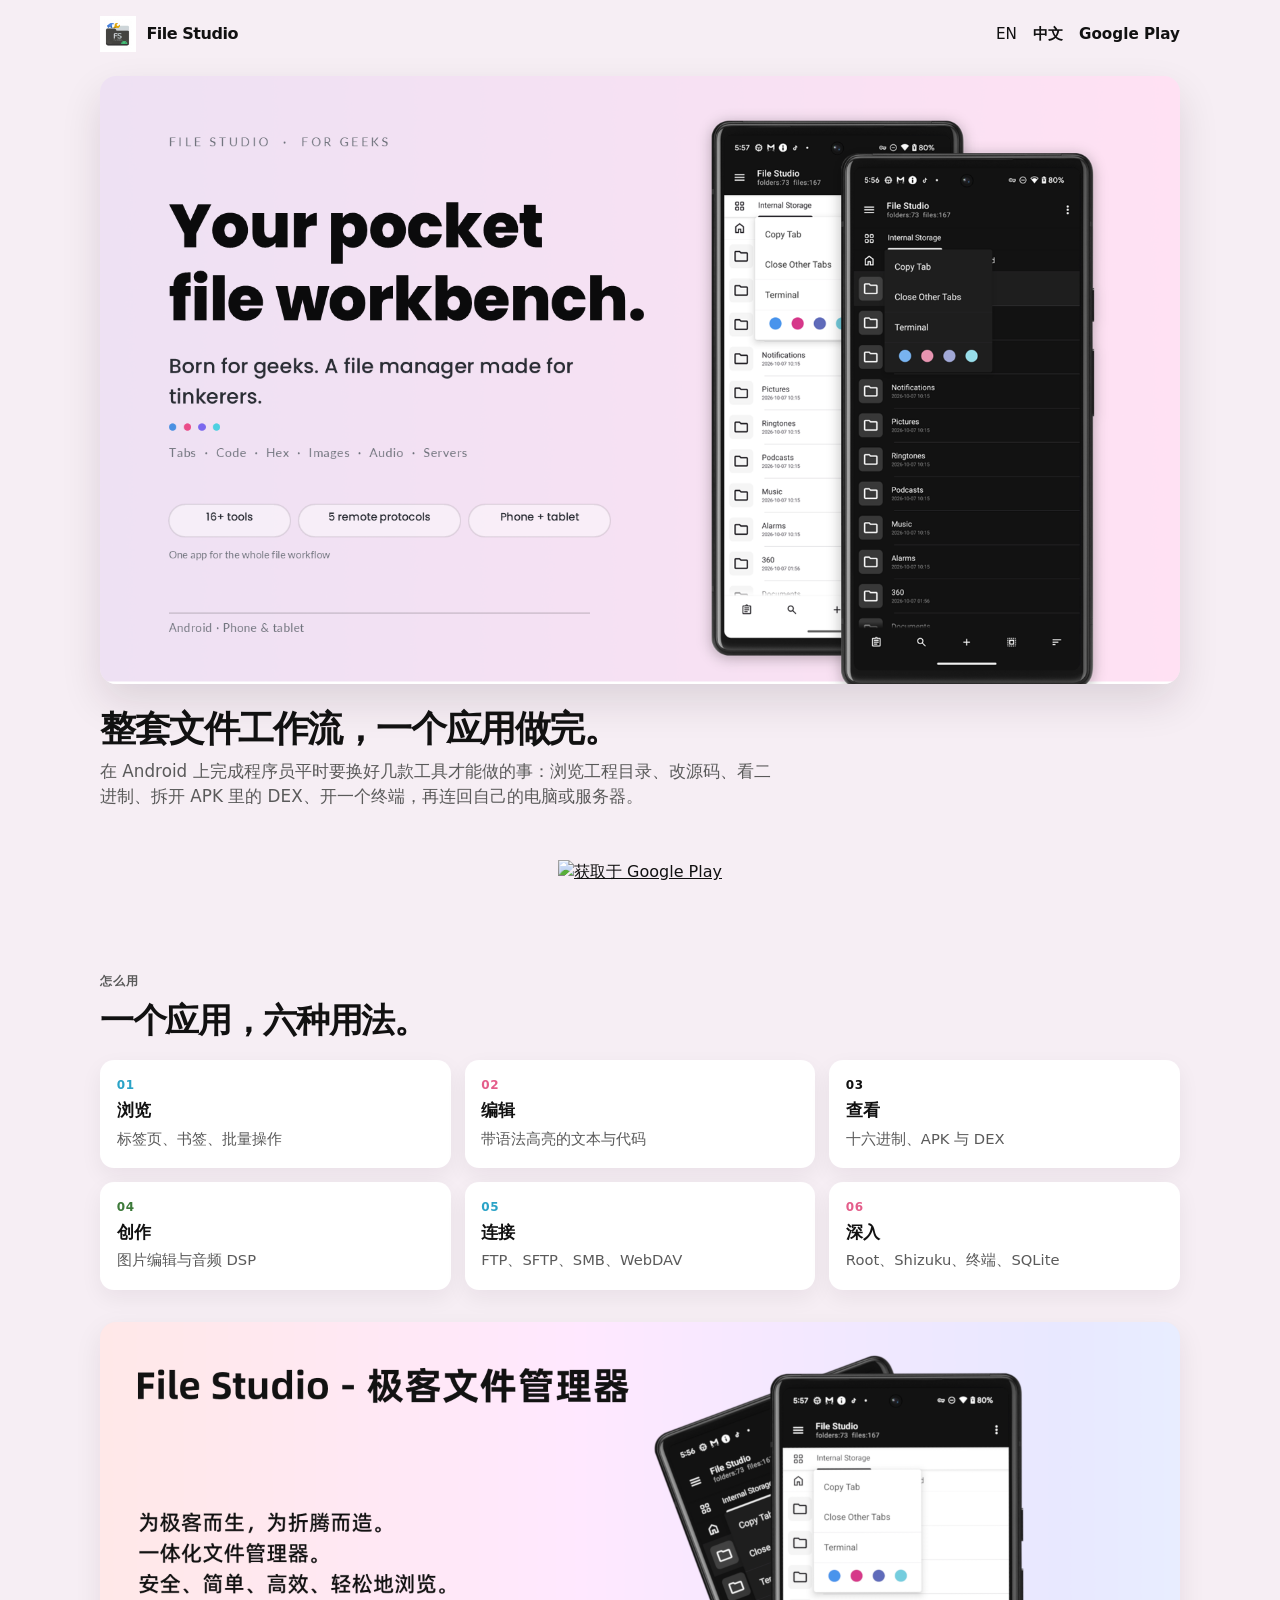
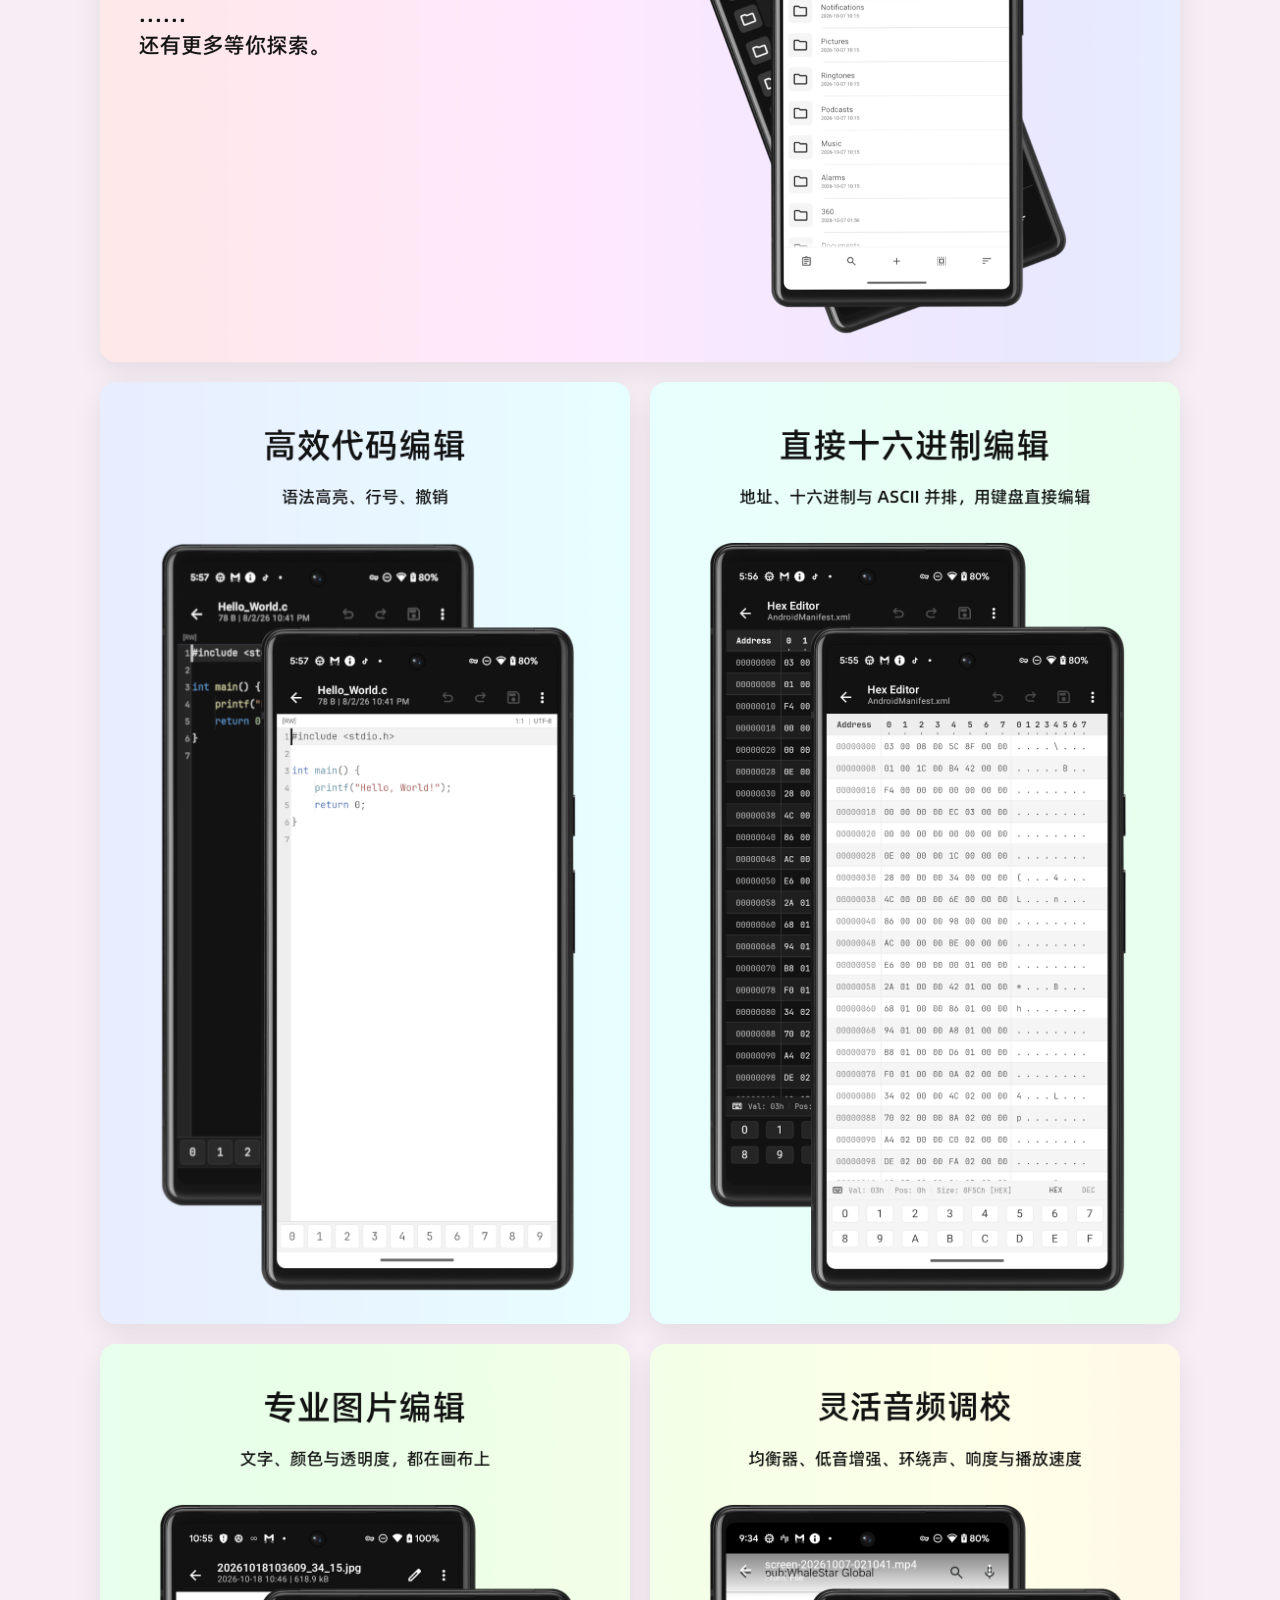
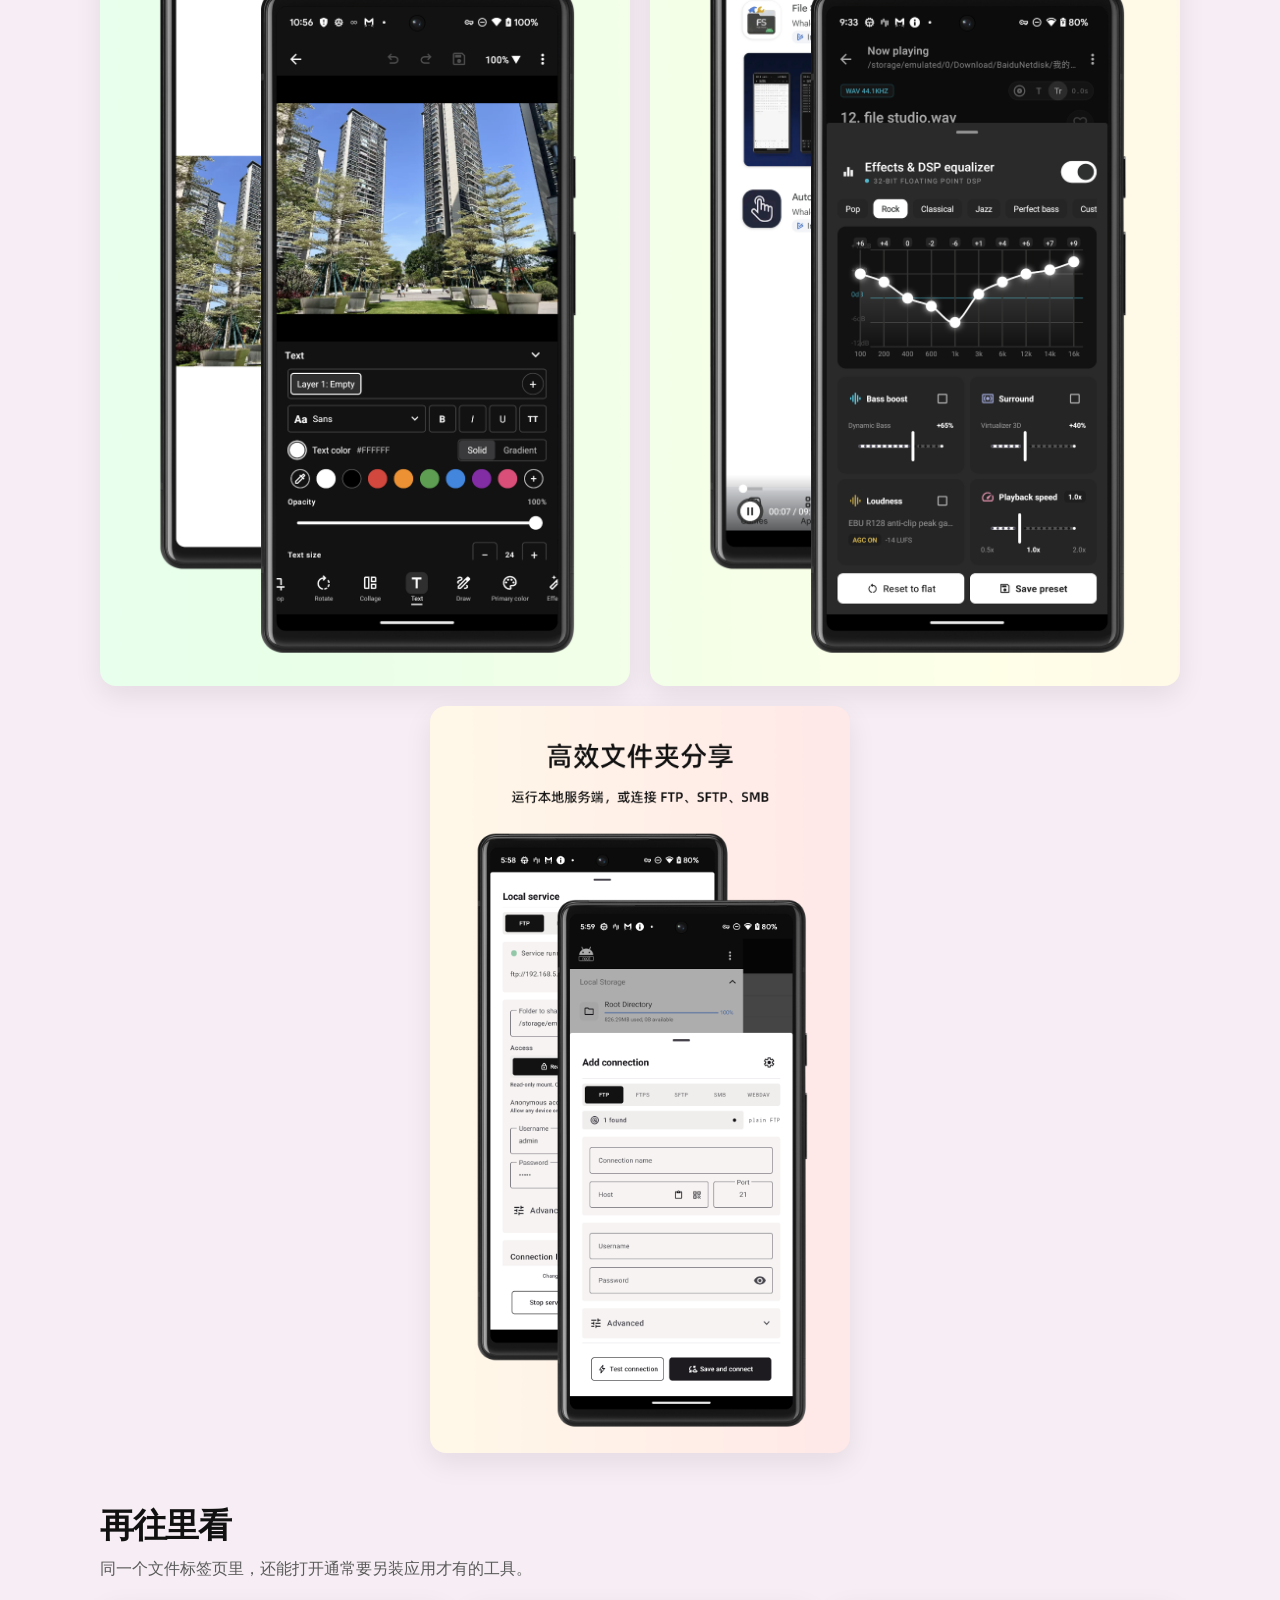
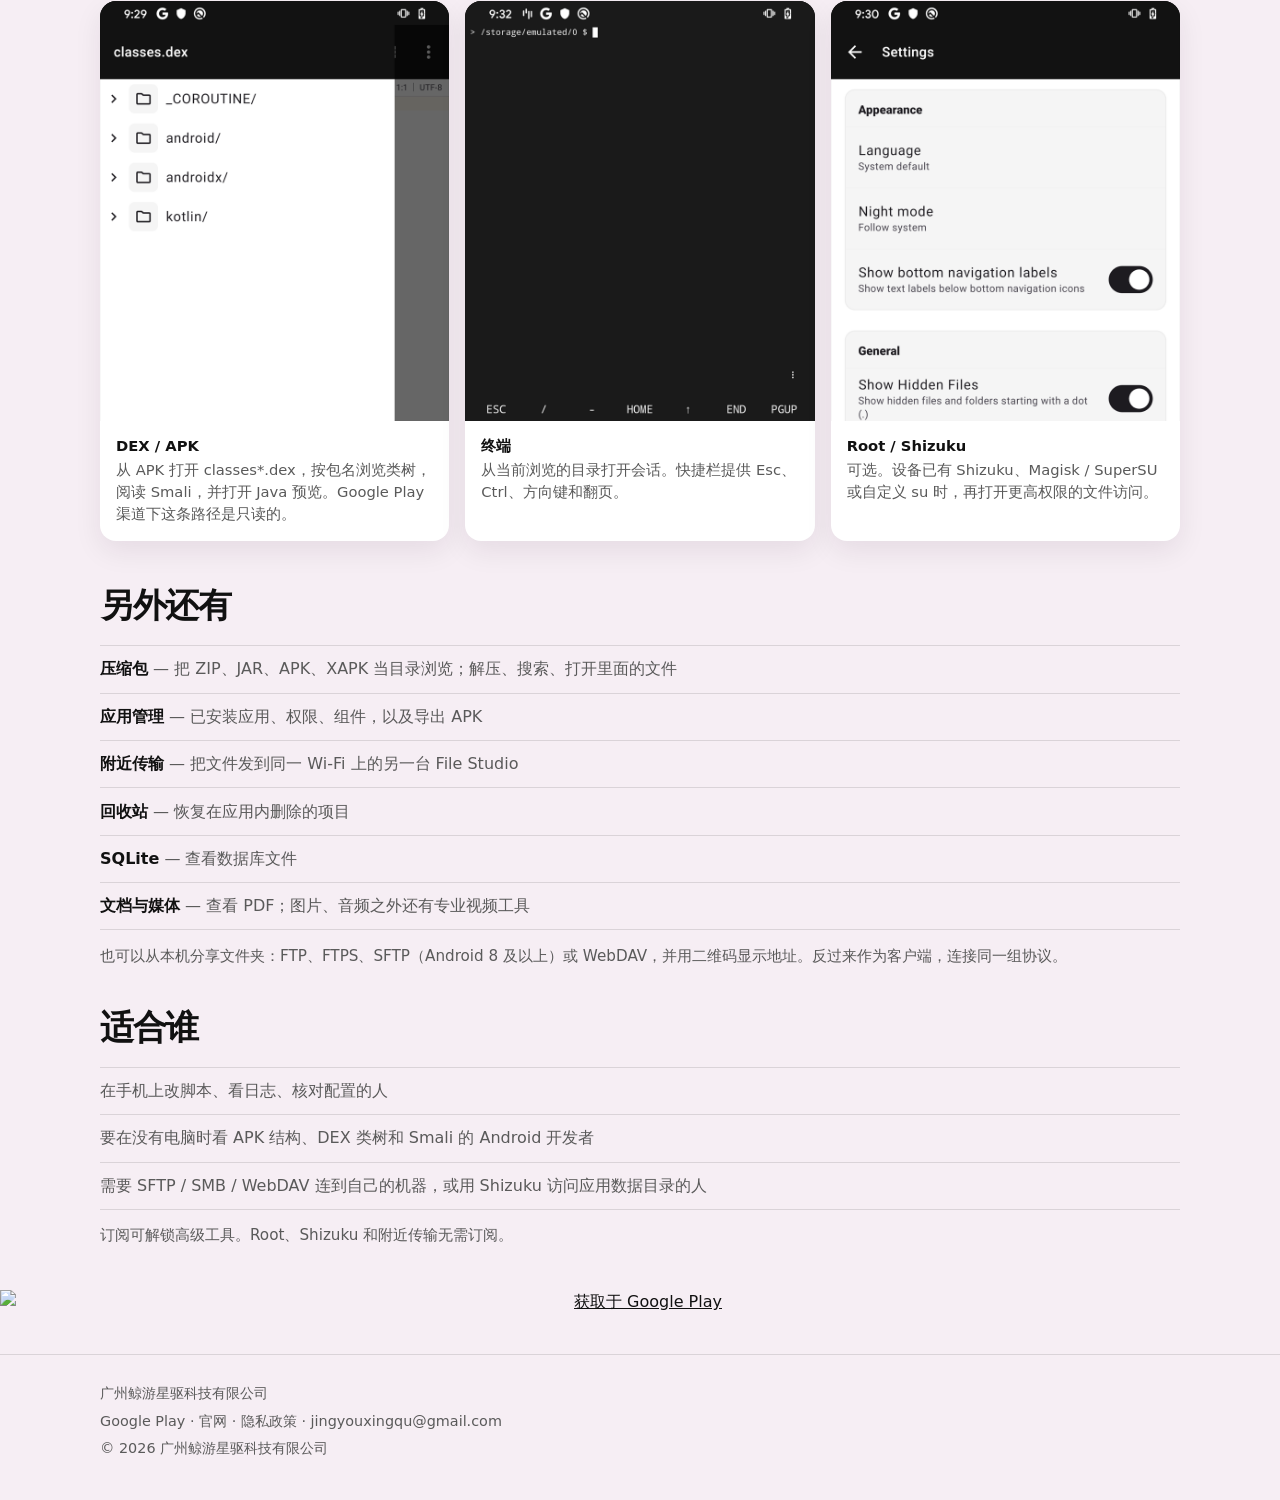
==== docs/zh-cn/index.html @ 3aeeb848 "发布 File Studio 产品介绍页 将 README 画廊、中英 GitHub Pages 与商店截图推到公开仓库，下载入口指向 Google Play。  Co-authored-by: Cu" ====
<!DOCTYPE html>
<html lang="zh-CN">
  <head>
    <meta charset="utf-8" />
    <meta name="viewport" content="width=device-width, initial-scale=1" />
    <title>File Studio — 极客文件管理器</title>
    <meta
      name="description"
      content="为极客而生。在 Android 上浏览工程、改源码、看二进制、查看 APK / DEX、开终端，再连回电脑或服务器。"
    />
    <meta property="og:title" content="File Studio — 极客文件管理器" />
    <meta
      property="og:description"
      content="为极客而生。为喜欢折腾的用户打造的文件管理器。"
    />
    <meta property="og:image" content="../images/zh-cn/phone-01.png" />
    <link rel="icon" href="../images/icon.png" />
    <link rel="stylesheet" href="../styles.css" />
  </head>
  <body>
    <header class="wrap site-header">
      <a class="brand" href="./">
        <img src="../images/icon.png" alt="" width="36" height="36" />
        File Studio
      </a>
      <nav class="nav">
        <a href="../">EN</a>
        <a href="./" aria-current="page">中文</a>
        <a
          class="play-text"
          href="https://play.google.com/store/apps/details?id=com.happy.explorer"
          >Google Play</a
        >
      </nav>
    </header>

    <main>
      <section class="wrap hero">
        <img
          class="hero-slide"
          src="../images/hero-slide.png"
          alt="File Studio — 口袋里的文件工作台"
        />
      </section>

      <section class="wrap intro">
        <h1>整套文件工作流，一个应用做完。</h1>
        <p>
          在 Android 上完成程序员平时要换好几款工具才能做的事：浏览工程目录、改源码、看二进制、拆开 APK 里的 DEX、开一个终端，再连回自己的电脑或服务器。
        </p>
      </section>

      <p class="play-row">
        <a href="https://play.google.com/store/apps/details?id=com.happy.explorer">
          <img
            alt="获取于 Google Play"
            src="https://play.google.com/intl/zh-cn/badges/static/images/badges/zh-cn_badge_web_generic.png"
          />
        </a>
      </p>

      <section class="wrap ways">
        <p class="ways-kicker">怎么用</p>
        <h2>一个应用，六种用法。</h2>
        <div class="ways-grid">
          <div class="way">
            <span class="num">01</span>
            <strong>浏览</strong>
            <span>标签页、书签、批量操作</span>
          </div>
          <div class="way">
            <span class="num">02</span>
            <strong>编辑</strong>
            <span>带语法高亮的文本与代码</span>
          </div>
          <div class="way">
            <span class="num">03</span>
            <strong>查看</strong>
            <span>十六进制、APK 与 DEX</span>
          </div>
          <div class="way">
            <span class="num">04</span>
            <strong>创作</strong>
            <span>图片编辑与音频 DSP</span>
          </div>
          <div class="way">
            <span class="num">05</span>
            <strong>连接</strong>
            <span>FTP、SFTP、SMB、WebDAV</span>
          </div>
          <div class="way">
            <span class="num">06</span>
            <strong>深入</strong>
            <span>Root、Shizuku、终端、SQLite</span>
          </div>
        </div>
      </section>

      <section class="wrap gallery" aria-label="截图">
        <img
          class="shot"
          src="../images/zh-cn/phone-01.png"
          alt="高效文件浏览 — 复制标签页、关闭其他标签页、打开终端"
        />
        <div class="pair">
          <img
            class="shot"
            src="../images/zh-cn/phone-02.png"
            alt="高效代码编辑 — 语法高亮、行号、撤销"
          />
          <img
            class="shot"
            src="../images/zh-cn/phone-03.png"
            alt="高性能十六进制编辑 — 地址、十六进制与 ASCII 并排"
          />
        </div>
        <div class="pair">
          <img
            class="shot"
            src="../images/zh-cn/phone-04.png"
            alt="专业图片编辑 — 文字、颜色与透明度都在画布上"
          />
          <img
            class="shot"
            src="../images/zh-cn/phone-05.png"
            alt="高性能音频调校 — 均衡器、低音增强、环绕声、响度与播放速度"
          />
        </div>
        <img
          class="shot portrait"
          src="../images/zh-cn/phone-06.png"
          alt="高效文件夹分享 — 运行本地服务端，或连接 FTP、SFTP、SMB"
        />
      </section>

      <section class="wrap deeper">
        <h2>再往里看</h2>
        <p class="lead">同一个文件标签页里，还能打开通常要另装应用才有的工具。</p>
        <div class="deeper-grid">
          <figure>
            <img src="../images/dex.png" alt="DEX 类树" />
            <figcaption>
              <strong>DEX / APK</strong>
              <span>从 APK 打开 classes*.dex，按包名浏览类树，阅读 Smali，并打开 Java 预览。Google Play 渠道下这条路径是只读的。</span>
            </figcaption>
          </figure>
          <figure>
            <img src="../images/terminal.png" alt="内置终端会话" />
            <figcaption>
              <strong>终端</strong>
              <span>从当前浏览的目录打开会话。快捷栏提供 Esc、Ctrl、方向键和翻页。</span>
            </figcaption>
          </figure>
          <figure>
            <img src="../images/root.png" alt="Shizuku 与 Root 设置" />
            <figcaption>
              <strong>Root / Shizuku</strong>
              <span>可选。设备已有 Shizuku、Magisk / SuperSU 或自定义 su 时，再打开更高权限的文件访问。</span>
            </figcaption>
          </figure>
        </div>
      </section>

      <section class="wrap also">
        <h2>另外还有</h2>
        <ul>
          <li><strong>压缩包</strong> — 把 ZIP、JAR、APK、XAPK 当目录浏览；解压、搜索、打开里面的文件</li>
          <li><strong>应用管理</strong> — 已安装应用、权限、组件，以及导出 APK</li>
          <li><strong>附近传输</strong> — 把文件发到同一 Wi-Fi 上的另一台 File Studio</li>
          <li><strong>回收站</strong> — 恢复在应用内删除的项目</li>
          <li><strong>SQLite</strong> — 查看数据库文件</li>
          <li><strong>文档与媒体</strong> — 查看 PDF；图片、音频之外还有专业视频工具</li>
        </ul>
        <p class="note">
          也可以从本机分享文件夹：FTP、FTPS、SFTP（Android 8 及以上）或 WebDAV，并用二维码显示地址。反过来作为客户端，连接同一组协议。
        </p>
      </section>

      <section class="wrap who">
        <h2>适合谁</h2>
        <ul>
          <li>在手机上改脚本、看日志、核对配置的人</li>
          <li>要在没有电脑时看 APK 结构、DEX 类树和 Smali 的 Android 开发者</li>
          <li>需要 SFTP / SMB / WebDAV 连到自己的机器，或用 Shizuku 访问应用数据目录的人</li>
        </ul>
        <p class="note">
          订阅可解锁高级工具。Root、Shizuku 和附近传输无需订阅。
        </p>
      </section>

      <section class="cta">
        <a href="https://play.google.com/store/apps/details?id=com.happy.explorer">
          <img
            alt="获取于 Google Play"
            src="https://play.google.com/intl/zh-cn/badges/static/images/badges/zh-cn_badge_web_generic.png"
            height="80"
          />
        </a>
      </section>
    </main>

    <footer class="site-footer">
      <div class="wrap">
        <p>广州鲸游星驱科技有限公司</p>
        <p>
          <a href="https://play.google.com/store/apps/details?id=com.happy.explorer">Google Play</a>
          · <a href="https://fs.xingqux.com/zh-cn/">官网</a>
          · <a href="https://fs.xingqux.com/zh-cn/legal/privacy/">隐私政策</a>
          · <a href="mailto:jingyouxingqu@gmail.com">jingyouxingqu@gmail.com</a>
        </p>
        <p>© 2026 广州鲸游星驱科技有限公司</p>
      </div>
    </footer>
  </body>
</html>
---- docs/styles.css ----
:root {
  --bg: #f6eef4;
  --bg-alt: #f3f5ee;
  --ink: #111111;
  --muted: #5a5a5a;
  --line: rgba(17, 17, 17, 0.12);
  --card: #ffffff;
  --max: 1080px;
  --font: "Segoe UI", system-ui, -apple-system, "PingFang SC", "Noto Sans SC",
    "Hiragino Sans GB", sans-serif;
}

* { box-sizing: border-box; }

html, body {
  margin: 0;
  padding: 0;
  background: var(--bg);
  color: var(--ink);
  font-family: var(--font);
  line-height: 1.5;
}

img { max-width: 100%; height: auto; display: block; }

a { color: inherit; }

.wrap {
  width: min(100% - 2rem, var(--max));
  margin-inline: auto;
}

.site-header {
  display: flex;
  align-items: center;
  justify-content: space-between;
  gap: 1rem;
  padding: 1rem 0;
}

.brand {
  display: flex;
  align-items: center;
  gap: 0.65rem;
  text-decoration: none;
  font-weight: 700;
  letter-spacing: -0.03em;
}

.brand img {
  width: 36px;
  height: 36px;
}

.nav {
  display: flex;
  align-items: center;
  gap: 1rem;
  font-size: 0.95rem;
}

.nav a { text-decoration: none; }

.nav a[aria-current="page"] { font-weight: 700; }

.nav .play-text {
  font-weight: 700;
}

.hero {
  padding: 0.5rem 0 1.5rem;
}

.intro {
  padding: 0 0 1.75rem;
}

.intro h1 {
  margin: 0 0 0.65rem;
  font-size: clamp(1.7rem, 3.2vw, 2.25rem);
  letter-spacing: -0.04em;
  line-height: 1.15;
}

.intro p {
  margin: 0;
  max-width: 42rem;
  color: var(--muted);
  font-size: 1.05rem;
}

.ways {
  padding: 0 0 2rem;
}

.ways h2,
.also h2,
.who h2 {
  margin: 0 0 0.85rem;
  font-size: clamp(1.6rem, 3vw, 2.1rem);
  letter-spacing: -0.04em;
}

.ways-kicker {
  margin: 0 0 0.35rem;
  font-size: 0.78rem;
  font-weight: 700;
  letter-spacing: 0.08em;
  text-transform: uppercase;
  color: var(--muted);
}

.ways-grid {
  display: grid;
  grid-template-columns: repeat(3, 1fr);
  gap: 0.85rem;
}

.way {
  background: var(--card);
  border-radius: 14px;
  padding: 1rem 1.05rem 1.1rem;
  box-shadow: 0 8px 22px rgba(40, 16, 32, 0.06);
}

.way .num {
  display: block;
  font-size: 0.75rem;
  font-weight: 700;
  letter-spacing: 0.04em;
  color: #2aa3c7;
  margin-bottom: 0.25rem;
}

.way:nth-child(2) .num { color: #e45d8a; }
.way:nth-child(3) .num { color: #111; }
.way:nth-child(4) .num { color: #3d7a3a; }
.way:nth-child(5) .num { color: #2aa3c7; }
.way:nth-child(6) .num { color: #e45d8a; }

.way strong {
  display: block;
  font-size: 1.05rem;
  margin-bottom: 0.2rem;
}

.way span {
  color: var(--muted);
  font-size: 0.92rem;
}

.also,
.who {
  padding: 0 0 2.2rem;
}

.also ul,
.who ul {
  margin: 0;
  padding: 0;
  list-style: none;
}

.also li,
.who li {
  padding: 0.7rem 0;
  border-top: 1px solid var(--line);
  color: var(--muted);
}

.also li:last-child,
.who li:last-child {
  border-bottom: 1px solid var(--line);
}

.also li strong,
.who li strong {
  color: var(--ink);
}

.note {
  margin: 0.9rem 0 0;
  color: var(--muted);
  font-size: 0.95rem;
}

.hero img.hero-slide {
  width: 100%;
  border-radius: 16px;
  box-shadow: 0 18px 40px rgba(40, 16, 32, 0.12);
}

.play-row {
  display: flex;
  justify-content: center;
  padding: 0.4rem 0 1.5rem;
}

.play-row img {
  height: 72px;
  width: auto;
}

.gallery {
  display: grid;
  gap: 1.25rem;
  padding-bottom: 2.5rem;
}

.gallery .shot {
  width: 100%;
  border-radius: 16px;
  background: var(--card);
  box-shadow: 0 10px 28px rgba(40, 16, 32, 0.08);
}

.gallery > .shot.portrait {
  max-width: 420px;
  margin-inline: auto;
}

.gallery .pair {
  display: grid;
  grid-template-columns: 1fr 1fr;
  gap: 1.25rem;
}

.gallery .pair .shot {
  margin-inline: auto;
}

.deeper {
  padding: 0.5rem 0 2.5rem;
}

.deeper h2 {
  margin: 0 0 0.35rem;
  font-size: clamp(1.6rem, 3vw, 2.1rem);
  letter-spacing: -0.04em;
}

.deeper .lead {
  margin: 0 0 1.25rem;
  color: var(--muted);
}

.deeper-grid {
  display: grid;
  grid-template-columns: repeat(3, 1fr);
  gap: 1rem;
}

figure {
  margin: 0;
  background: var(--card);
  border-radius: 16px;
  overflow: hidden;
  box-shadow: 0 10px 28px rgba(40, 16, 32, 0.08);
}

figure img {
  width: 100%;
  max-height: 420px;
  object-fit: cover;
  object-position: top;
  background: #111;
}

figcaption {
  padding: 0.85rem 1rem 1rem;
  font-size: 0.92rem;
}

figcaption strong {
  display: block;
  margin-bottom: 0.15rem;
}

figcaption span {
  color: var(--muted);
}

.cta {
  text-align: center;
  padding: 0.5rem 0 2.5rem;
}

.site-footer {
  border-top: 1px solid var(--line);
  padding: 1.4rem 0 2.2rem;
  color: var(--muted);
  font-size: 0.9rem;
}

.site-footer p { margin: 0.35rem 0; }

.site-footer a { text-decoration: none; }

.site-footer a:hover { text-decoration: underline; }

@media (max-width: 800px) {
  .gallery .pair,
  .ways-grid {
    grid-template-columns: 1fr;
  }
  .deeper-grid {
    grid-template-columns: 1fr;
    max-width: 360px;
    margin-inline: auto;
  }
  figure img { max-height: 520px; }
}
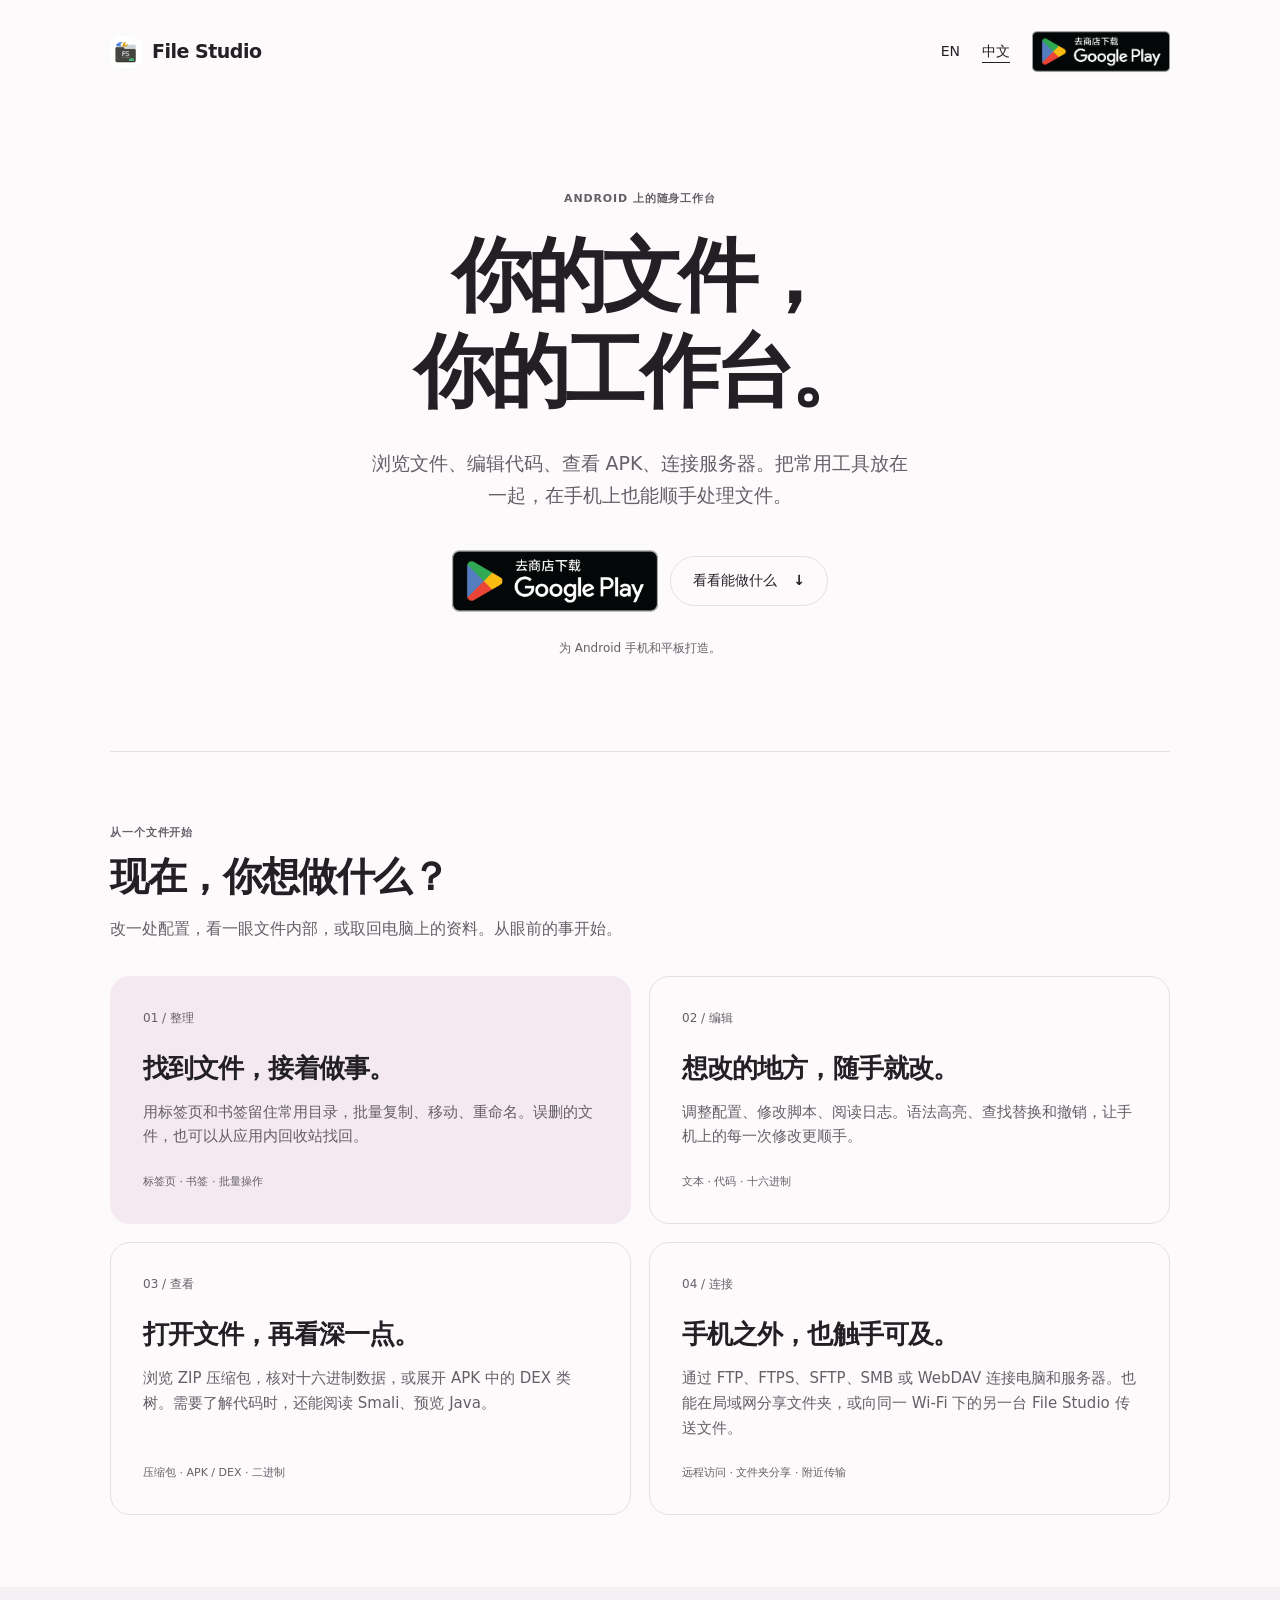
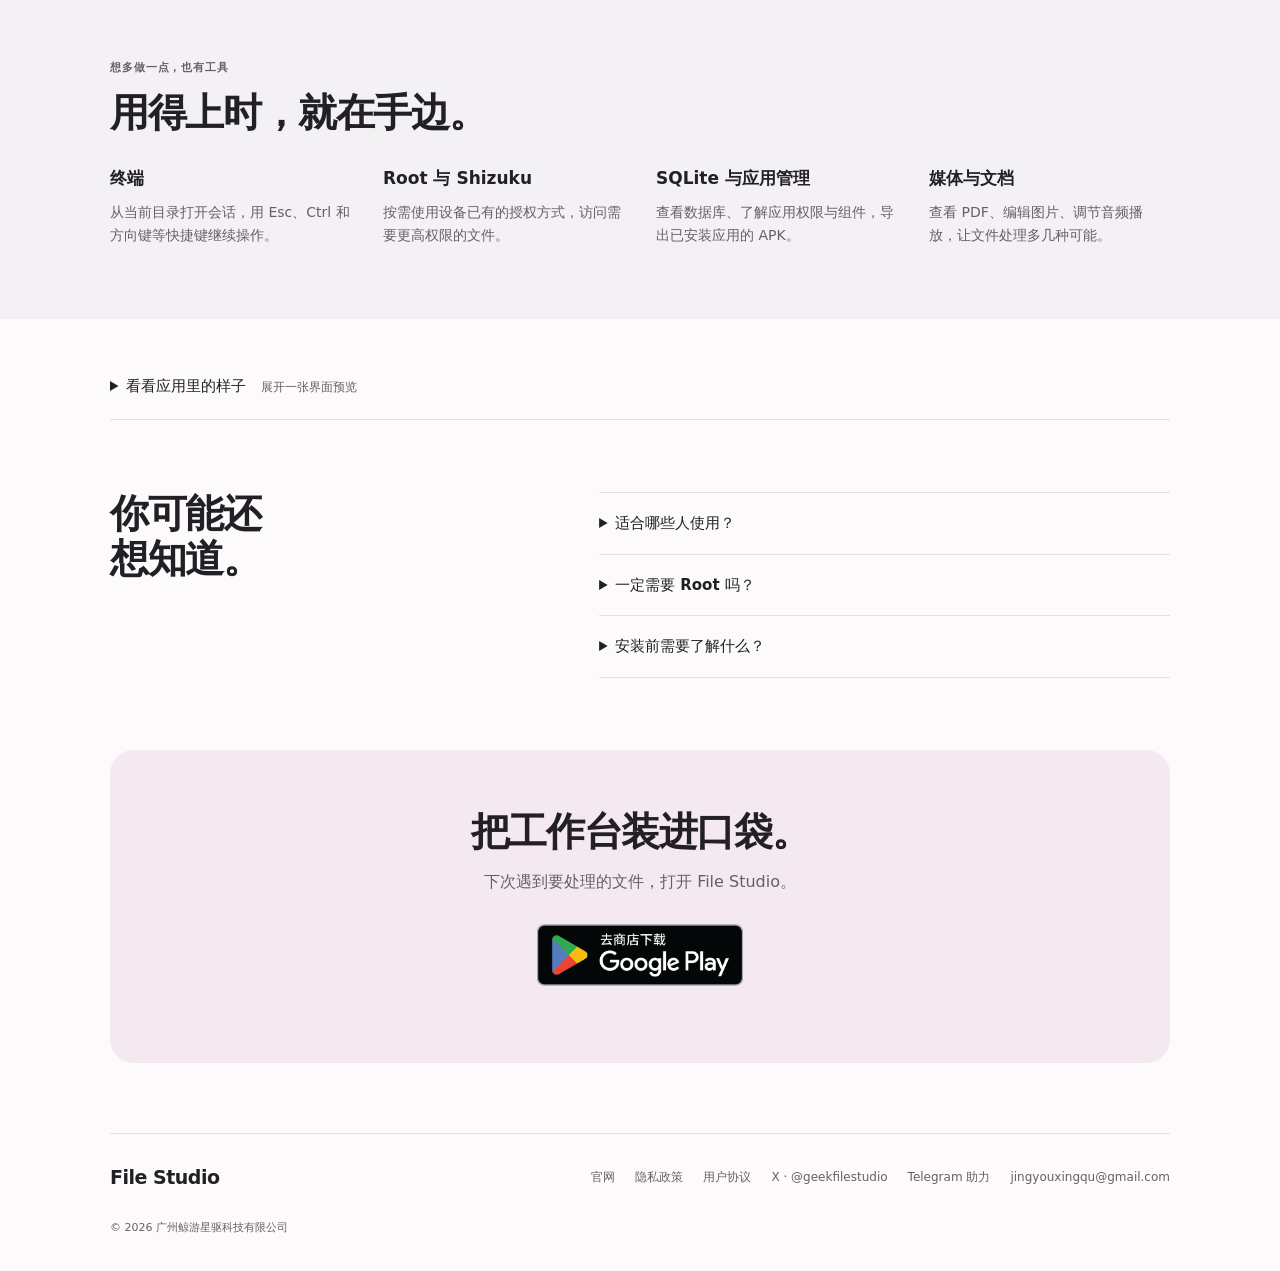
==== commit 32a2299b: "first commit" ====
--- a/docs/zh-cn/index.html
+++ b/docs/zh-cn/index.html
@@ -1,215 +1,56 @@
 <!DOCTYPE html>
 <html lang="zh-CN">
-  <head>
-    <meta charset="utf-8" />
-    <meta name="viewport" content="width=device-width, initial-scale=1" />
-    <title>File Studio — 极客文件管理器</title>
-    <meta
-      name="description"
-      content="为极客而生。在 Android 上浏览工程、改源码、看二进制、查看 APK / DEX、开终端，再连回电脑或服务器。"
-    />
-    <meta property="og:title" content="File Studio — 极客文件管理器" />
-    <meta
-      property="og:description"
-      content="为极客而生。为喜欢折腾的用户打造的文件管理器。"
-    />
-    <meta property="og:image" content="../images/zh-cn/phone-01.png" />
-    <link rel="icon" href="../images/icon.png" />
-    <link rel="stylesheet" href="../styles.css" />
-  </head>
-  <body>
-    <header class="wrap site-header">
-      <a class="brand" href="./">
-        <img src="../images/icon.png" alt="" width="36" height="36" />
-        File Studio
-      </a>
-      <nav class="nav">
-        <a href="../">EN</a>
-        <a href="./" aria-current="page">中文</a>
-        <a
-          class="play-text"
-          href="https://play.google.com/store/apps/details?id=com.happy.explorer"
-          >Google Play</a
-        >
-      </nav>
-    </header>
-
-    <main>
-      <section class="wrap hero">
-        <img
-          class="hero-slide"
-          src="../images/hero-slide.png"
-          alt="File Studio — 口袋里的文件工作台"
-        />
-      </section>
-
-      <section class="wrap intro">
-        <h1>整套文件工作流，一个应用做完。</h1>
-        <p>
-          在 Android 上完成程序员平时要换好几款工具才能做的事：浏览工程目录、改源码、看二进制、拆开 APK 里的 DEX、开一个终端，再连回自己的电脑或服务器。
-        </p>
-      </section>
-
-      <p class="play-row">
-        <a href="https://play.google.com/store/apps/details?id=com.happy.explorer">
-          <img
-            alt="获取于 Google Play"
-            src="https://play.google.com/intl/zh-cn/badges/static/images/badges/zh-cn_badge_web_generic.png"
-          />
-        </a>
-      </p>
-
-      <section class="wrap ways">
-        <p class="ways-kicker">怎么用</p>
-        <h2>一个应用，六种用法。</h2>
-        <div class="ways-grid">
-          <div class="way">
-            <span class="num">01</span>
-            <strong>浏览</strong>
-            <span>标签页、书签、批量操作</span>
-          </div>
-          <div class="way">
-            <span class="num">02</span>
-            <strong>编辑</strong>
-            <span>带语法高亮的文本与代码</span>
-          </div>
-          <div class="way">
-            <span class="num">03</span>
-            <strong>查看</strong>
-            <span>十六进制、APK 与 DEX</span>
-          </div>
-          <div class="way">
-            <span class="num">04</span>
-            <strong>创作</strong>
-            <span>图片编辑与音频 DSP</span>
-          </div>
-          <div class="way">
-            <span class="num">05</span>
-            <strong>连接</strong>
-            <span>FTP、SFTP、SMB、WebDAV</span>
-          </div>
-          <div class="way">
-            <span class="num">06</span>
-            <strong>深入</strong>
-            <span>Root、Shizuku、终端、SQLite</span>
-          </div>
-        </div>
-      </section>
-
-      <section class="wrap gallery" aria-label="截图">
-        <img
-          class="shot"
-          src="../images/zh-cn/phone-01.png"
-          alt="高效文件浏览 — 复制标签页、关闭其他标签页、打开终端"
-        />
-        <div class="pair">
-          <img
-            class="shot"
-            src="../images/zh-cn/phone-02.png"
-            alt="高效代码编辑 — 语法高亮、行号、撤销"
-          />
-          <img
-            class="shot"
-            src="../images/zh-cn/phone-03.png"
-            alt="高性能十六进制编辑 — 地址、十六进制与 ASCII 并排"
-          />
-        </div>
-        <div class="pair">
-          <img
-            class="shot"
-            src="../images/zh-cn/phone-04.png"
-            alt="专业图片编辑 — 文字、颜色与透明度都在画布上"
-          />
-          <img
-            class="shot"
-            src="../images/zh-cn/phone-05.png"
-            alt="高性能音频调校 — 均衡器、低音增强、环绕声、响度与播放速度"
-          />
-        </div>
-        <img
-          class="shot portrait"
-          src="../images/zh-cn/phone-06.png"
-          alt="高效文件夹分享 — 运行本地服务端，或连接 FTP、SFTP、SMB"
-        />
-      </section>
-
-      <section class="wrap deeper">
-        <h2>再往里看</h2>
-        <p class="lead">同一个文件标签页里，还能打开通常要另装应用才有的工具。</p>
-        <div class="deeper-grid">
-          <figure>
-            <img src="../images/dex.png" alt="DEX 类树" />
-            <figcaption>
-              <strong>DEX / APK</strong>
-              <span>从 APK 打开 classes*.dex，按包名浏览类树，阅读 Smali，并打开 Java 预览。Google Play 渠道下这条路径是只读的。</span>
-            </figcaption>
-          </figure>
-          <figure>
-            <img src="../images/terminal.png" alt="内置终端会话" />
-            <figcaption>
-              <strong>终端</strong>
-              <span>从当前浏览的目录打开会话。快捷栏提供 Esc、Ctrl、方向键和翻页。</span>
-            </figcaption>
-          </figure>
-          <figure>
-            <img src="../images/root.png" alt="Shizuku 与 Root 设置" />
-            <figcaption>
-              <strong>Root / Shizuku</strong>
-              <span>可选。设备已有 Shizuku、Magisk / SuperSU 或自定义 su 时，再打开更高权限的文件访问。</span>
-            </figcaption>
-          </figure>
-        </div>
-      </section>
-
-      <section class="wrap also">
-        <h2>另外还有</h2>
-        <ul>
-          <li><strong>压缩包</strong> — 把 ZIP、JAR、APK、XAPK 当目录浏览；解压、搜索、打开里面的文件</li>
-          <li><strong>应用管理</strong> — 已安装应用、权限、组件，以及导出 APK</li>
-          <li><strong>附近传输</strong> — 把文件发到同一 Wi-Fi 上的另一台 File Studio</li>
-          <li><strong>回收站</strong> — 恢复在应用内删除的项目</li>
-          <li><strong>SQLite</strong> — 查看数据库文件</li>
-          <li><strong>文档与媒体</strong> — 查看 PDF；图片、音频之外还有专业视频工具</li>
-        </ul>
-        <p class="note">
-          也可以从本机分享文件夹：FTP、FTPS、SFTP（Android 8 及以上）或 WebDAV，并用二维码显示地址。反过来作为客户端，连接同一组协议。
-        </p>
-      </section>
-
-      <section class="wrap who">
-        <h2>适合谁</h2>
-        <ul>
-          <li>在手机上改脚本、看日志、核对配置的人</li>
-          <li>要在没有电脑时看 APK 结构、DEX 类树和 Smali 的 Android 开发者</li>
-          <li>需要 SFTP / SMB / WebDAV 连到自己的机器，或用 Shizuku 访问应用数据目录的人</li>
-        </ul>
-        <p class="note">
-          订阅可解锁高级工具。Root、Shizuku 和附近传输无需订阅。
-        </p>
-      </section>
-
-      <section class="cta">
-        <a href="https://play.google.com/store/apps/details?id=com.happy.explorer">
-          <img
-            alt="获取于 Google Play"
-            src="https://play.google.com/intl/zh-cn/badges/static/images/badges/zh-cn_badge_web_generic.png"
-            height="80"
-          />
-        </a>
-      </section>
-    </main>
-
-    <footer class="site-footer">
-      <div class="wrap">
-        <p>广州鲸游星驱科技有限公司</p>
-        <p>
-          <a href="https://play.google.com/store/apps/details?id=com.happy.explorer">Google Play</a>
-          · <a href="https://fs.xingqux.com/zh-cn/">官网</a>
-          · <a href="https://fs.xingqux.com/zh-cn/legal/privacy/">隐私政策</a>
-          · <a href="mailto:jingyouxingqu@gmail.com">jingyouxingqu@gmail.com</a>
-        </p>
-        <p>© 2026 广州鲸游星驱科技有限公司</p>
-      </div>
-    </footer>
-  </body>
+<head>
+  <meta charset="utf-8" />
+  <meta name="viewport" content="width=device-width, initial-scale=1" />
+  <title>File Studio — 你的文件，你的工作台</title>
+  <meta name="description" content="Android 上的文件管理器与随身工作台。用 File Studio 整理文件、编辑代码、查看 APK，连接电脑和服务器。" />
+  <meta property="og:type" content="website" />
+  <meta property="og:title" content="File Studio — 你的文件，你的工作台" />
+  <meta property="og:description" content="Android 上的文件管理器与随身工作台。用 File Studio 整理文件、编辑代码、查看 APK，连接电脑和服务器。" />
+  <meta property="og:url" content="https://whalestarglobal.github.io/FileStudio/zh-cn/" />
+  <meta property="og:image" content="https://whalestarglobal.github.io/FileStudio/images/zh-cn/phone-01.png" />
+  <link rel="canonical" href="https://whalestarglobal.github.io/FileStudio/zh-cn/" />
+  <link rel="alternate" hreflang="en" href="https://whalestarglobal.github.io/FileStudio/" />
+  <link rel="alternate" hreflang="zh-CN" href="https://whalestarglobal.github.io/FileStudio/zh-cn/" />
+  <link rel="icon" href="../images/icon.png" />
+  <link rel="stylesheet" href="../styles.css" />
+</head>
+<body>
+  <a class="skip-link" href="#main">跳到正文</a>
+  <header class="wrap site-header">
+    <a class="brand" href="./"><img src="../images/icon.png" alt="" width="32" height="32" />File Studio</a>
+    <nav class="nav" aria-label="主导航"><a href="../" lang="en">EN</a><a href="./" lang="zh-CN" aria-current="page">中文</a><a class="store-link nav-get" href="https://play.google.com/store/apps/details?id=com.happy.explorer" aria-label="前往 Google Play 商店下载 File Studio" title="前往 Google Play 商店下载 File Studio"><img src="../images/badges/google-play-zh-cn.png" alt="去 Google Play 商店下载" width="646" height="250"></a></nav>
+  </header>
+  <main id="main">
+    <section class="wrap hero" aria-labelledby="hero-title">
+      <p class="eyebrow">ANDROID 上的随身工作台</p>
+      <h1 id="hero-title">你的文件，<br />你的工作台。</h1>
+      <p class="hero-intro">浏览文件、编辑代码、查看 APK、连接服务器。把常用工具放在一起，在手机上也能顺手处理文件。</p>
+      <div class="actions"><a class="store-link" href="https://play.google.com/store/apps/details?id=com.happy.explorer" aria-label="前往 Google Play 商店下载 File Studio" title="前往 Google Play 商店下载 File Studio"><img src="../images/badges/google-play-zh-cn.png" alt="去 Google Play 商店下载" width="646" height="250"></a><a class="button secondary" href="#possibilities">看看能做什么 <span aria-hidden="true">↓</span></a></div>
+      <p class="platform">为 Android 手机和平板打造。</p>
+    </section>
+    <section class="wrap possibilities section" id="possibilities" aria-labelledby="possibilities-title">
+      <div class="section-heading"><p class="eyebrow">从一个文件开始</p><h2 id="possibilities-title">现在，你想做什么？</h2><p>改一处配置，看一眼文件内部，或取回电脑上的资料。从眼前的事开始。</p></div>
+      <div class="feature-grid"><article class="feature"><p class="label">01 / 整理</p><h3>找到文件，接着做事。</h3><p>用标签页和书签留住常用目录，批量复制、移动、重命名。误删的文件，也可以从应用内回收站找回。</p><p class="feature-meta">标签页 · 书签 · 批量操作</p></article>
+<article class="feature"><p class="label">02 / 编辑</p><h3>想改的地方，随手就改。</h3><p>调整配置、修改脚本、阅读日志。语法高亮、查找替换和撤销，让手机上的每一次修改更顺手。</p><p class="feature-meta">文本 · 代码 · 十六进制</p></article>
+<article class="feature"><p class="label">03 / 查看</p><h3>打开文件，再看深一点。</h3><p>浏览 ZIP 压缩包，核对十六进制数据，或展开 APK 中的 DEX 类树。需要了解代码时，还能阅读 Smali、预览 Java。</p><p class="feature-meta">压缩包 · APK / DEX · 二进制</p></article>
+<article class="feature"><p class="label">04 / 连接</p><h3>手机之外，也触手可及。</h3><p>通过 FTP、FTPS、SFTP、SMB 或 WebDAV 连接电脑和服务器。也能在局域网分享文件夹，或向同一 Wi-Fi 下的另一台 File Studio 传送文件。</p><p class="feature-meta">远程访问 · 文件夹分享 · 附近传输</p></article></div>
+    </section>
+    <section class="tools-band section" aria-labelledby="tools-title">
+      <div class="wrap"><div class="section-heading"><p class="eyebrow">想多做一点，也有工具</p><h2 id="tools-title">用得上时，就在手边。</h2></div><div class="tools-grid"><div class="tool"><h3>终端</h3><p>从当前目录打开会话，用 Esc、Ctrl 和方向键等快捷键继续操作。</p></div>
+<div class="tool"><h3>Root 与 Shizuku</h3><p>按需使用设备已有的授权方式，访问需要更高权限的文件。</p></div>
+<div class="tool"><h3>SQLite 与应用管理</h3><p>查看数据库、了解应用权限与组件，导出已安装应用的 APK。</p></div>
+<div class="tool"><h3>媒体与文档</h3><p>查看 PDF、编辑图片、调节音频播放，让文件处理多几种可能。</p></div></div></div>
+    </section>
+    <section class="wrap preview-section" aria-label="看看应用里的样子">
+      <details class="preview"><summary><span>看看应用里的样子</span><span class="preview-hint">展开一张界面预览</span></summary><figure><a href="../images/zh-cn/phone-01.png"><img src="../images/zh-cn/phone-01.png" alt="File Studio 文件浏览界面，包含目录标签页和打开终端的菜单" width="3240" height="1920" loading="lazy" decoding="async" /></a><figcaption>目录和工具，都在同一个工作台里。</figcaption></figure></details>
+    </section>
+    <section class="wrap faq section" aria-labelledby="faq-title"><h2 id="faq-title">你可能还想知道。</h2><div><details><summary>适合哪些人使用？</summary><p>从整理日常文件，到改脚本、查看 APK、连接服务器，File Studio 为需要在 Android 上处理文件的人准备了常用工具。</p></details>
+<details><summary>一定需要 Root 吗？</summary><p>日常文件管理无需 Root。访问受保护目录时，需要相应的 Android 权限，或设备已有的 Root、Shizuku 授权。</p></details>
+<details><summary>安装前需要了解什么？</summary><p>部分高级工具需要订阅。Google Play 版的 APK / DEX Smali 与 Java 预览为只读。本机 SFTP 分享需要 Android 8 或更高版本。</p></details></div></section>
+    <section class="wrap closing" aria-labelledby="closing-title"><h2 id="closing-title">把工作台装进口袋。</h2><p>下次遇到要处理的文件，打开 File Studio。</p><a class="store-link" href="https://play.google.com/store/apps/details?id=com.happy.explorer" aria-label="前往 Google Play 商店下载 File Studio" title="前往 Google Play 商店下载 File Studio"><img src="../images/badges/google-play-zh-cn.png" alt="去 Google Play 商店下载" width="646" height="250"></a></section>
+  </main>
+  <footer class="wrap site-footer"><a class="brand" href="./">File Studio</a><div><a href="https://fs.xingqux.com/zh-cn/">官网</a><a href="https://fs.xingqux.com/zh-cn/legal/privacy/">隐私政策</a><a href="https://fs.xingqux.com/zh-cn/legal/terms/">用户协议</a><a href="https://x.com/geekfilestudio?s=11">X · @geekfilestudio</a><a href="https://t.me/boost?c=3810486807">Telegram 助力</a><a href="mailto:jingyouxingqu@gmail.com">jingyouxingqu@gmail.com</a></div><p>© 2026 广州鲸游星驱科技有限公司</p></footer>
+</body>
 </html>
--- a/docs/styles.css
+++ b/docs/styles.css
@@ -1,312 +1,118 @@
 :root {
-  --bg: #f6eef4;
-  --bg-alt: #f3f5ee;
-  --ink: #111111;
-  --muted: #5a5a5a;
-  --line: rgba(17, 17, 17, 0.12);
-  --card: #ffffff;
-  --max: 1080px;
-  --font: "Segoe UI", system-ui, -apple-system, "PingFang SC", "Noto Sans SC",
-    "Hiragino Sans GB", sans-serif;
+  --bg: #fcfafb;
+  --ink: #222025;
+  --muted: #665f68;
+  --line: #e5dfe5;
+  --accent: #f4e9f0;
+  --max: 1060px;
+  font-family: "Segoe UI", system-ui, -apple-system, "PingFang SC", "Noto Sans SC", sans-serif;
+  color: var(--ink);
+  background: var(--bg);
+  line-height: 1.65;
+  -webkit-font-smoothing: antialiased;
 }
-
 * { box-sizing: border-box; }
-
-html, body {
-  margin: 0;
-  padding: 0;
-  background: var(--bg);
-  color: var(--ink);
-  font-family: var(--font);
-  line-height: 1.5;
+body { margin: 0; }
+img { display: block; max-width: 100%; height: auto; }
+a { color: inherit; text-underline-offset: 4px; }
+a:focus-visible, summary:focus-visible { outline: 3px solid #8a4274; outline-offset: 5px; border-radius: 4px; }
+h1, h2, h3, p { margin-top: 0; }
+h1, h2, h3 { font-weight: 600; line-height: 1.15; text-wrap: balance; }
+p { margin-bottom: 0; }
+.wrap { width: min(calc(100% - 64px), var(--max)); margin-inline: auto; }
+.skip-link { position: fixed; top: 12px; left: 16px; z-index: 2; padding: 8px 16px; background: white; transform: translateY(-180%); }
+.skip-link:focus { transform: translateY(0); }
+.site-header { display: flex; align-items: center; justify-content: space-between; gap: 24px; padding-block: 25px; }
+.brand { display: inline-flex; align-items: center; gap: 10px; flex-shrink: 0; font-size: 19px; font-weight: 650; letter-spacing: -.5px; text-decoration: none; }
+.brand img { width: 32px; height: 32px; border-radius: 9px; }
+.nav { display: flex; align-items: center; gap: 22px; font-size: 14px; }
+.nav a { text-decoration: none; }
+.nav a[aria-current] { text-decoration: underline; text-underline-offset: 6px; }
+.store-link { display: inline-flex; align-items: center; flex-shrink: 0; line-height: 0; }
+.store-link img { width: 206px; height: auto; }
+.nav-get img { width: 138px; }
+.hero { padding-block: 87px 92px; text-align: center; }
+.eyebrow { margin-bottom: 19px; font-size: 11px; font-weight: 650; letter-spacing: .12em; color: var(--muted); }
+.hero h1 { margin-bottom: 27px; font-size: clamp(50px, 6.7vw, 80px); line-height: 1.04; letter-spacing: -.055em; }
+.hero-intro { max-width: 590px; margin-inline: auto; font-size: 19px; line-height: 1.7; color: var(--muted); text-wrap: pretty; }
+.actions { display: flex; align-items: center; justify-content: center; flex-wrap: wrap; gap: 12px; margin-top: 30px; }
+.button { display: inline-flex; justify-content: center; align-items: center; gap: 16px; min-height: 48px; padding: 12px 22px; border: 1px solid var(--ink); border-radius: 999px; background: var(--ink); color: white; font-size: 14px; font-weight: 550; text-decoration: none; transition: background .15s; }
+.button:hover { background: #454049; }
+.button.secondary { color: var(--ink); background: transparent; border-color: var(--line); }
+.button.secondary:hover { background: var(--accent); }
+.platform { margin-top: 18px; font-size: 12px; color: var(--muted); }
+.section { padding-block: 72px; }
+.possibilities { border-top: 1px solid var(--line); scroll-margin-top: 24px; }
+.section-heading { margin-bottom: 34px; }
+.section-heading .eyebrow { margin-bottom: 13px; }
+h2 { margin-bottom: 16px; font-size: clamp(29px, 3.5vw, 39px); letter-spacing: -.035em; }
+.section-heading > p:last-child:not(.eyebrow) { max-width: 610px; color: var(--muted); font-size: 16px; }
+.feature-grid { display: grid; grid-template-columns: repeat(2, minmax(0, 1fr)); gap: 18px; }
+.feature { display: flex; flex-direction: column; padding: 32px; border: 1px solid var(--line); border-radius: 20px; }
+.feature:first-child { background: var(--accent); border-color: var(--accent); }
+.feature .label { margin-bottom: 25px; font-size: 12px; color: var(--muted); }
+.feature h3 { margin-bottom: 16px; font-size: 26px; letter-spacing: -.035em; }
+.feature > p:not(.label):not(.feature-meta) { color: var(--muted); font-size: 15px; }
+.feature .feature-meta { margin-top: auto; padding-top: 24px; font-size: 11px; color: var(--muted); }
+.tools-band { background: #f3f1f3; }
+.tools-grid { display: grid; grid-template-columns: repeat(4, minmax(0, 1fr)); gap: 32px; }
+.tool h3 { margin-bottom: 12px; font-size: 17px; }
+.tool p { color: var(--muted); font-size: 14px; }
+.preview-section { padding-top: 35px; }
+details > summary { cursor: pointer; }
+.preview { border-bottom: 1px solid var(--line); }
+.preview > summary { padding: 20px 0; font-size: 15px; }
+.preview-hint { margin-left: 15px; color: var(--muted); font-size: 12px; }
+figure { margin: 12px 0 30px; }
+figure img { width: min(100%, 760px); margin-inline: auto; border-radius: 14px; }
+figcaption { margin-top: 14px; text-align: center; font-size: 13px; color: var(--muted); }
+.faq { display: grid; grid-template-columns: 1fr 1.3fr; gap: 50px; }
+.faq h2 { max-width: 300px; }
+.faq details { border-bottom: 1px solid var(--line); }
+.faq details:first-child { border-top: 1px solid var(--line); }
+.faq summary { padding: 18px 0; font-size: 15px; font-weight: 550; }
+.faq details p { padding: 0 0 20px; font-size: 14px; color: var(--muted); }
+.closing { padding: 60px 24px; margin-bottom: 70px; text-align: center; background: var(--accent); border-radius: 24px; }
+.closing h2 { margin-bottom: 14px; }
+.closing p { color: var(--muted); font-size: 16px; }
+.closing .store-link { margin-top: 20px; }
+.site-footer { display: grid; grid-template-columns: auto 1fr; gap: 25px; padding-block: 28px 34px; border-top: 1px solid var(--line); }
+.site-footer > div { display: flex; justify-content: flex-end; flex-wrap: wrap; gap: 12px 20px; align-items: center; font-size: 12px; color: var(--muted); }
+.site-footer > div a { text-decoration: none; }
+.site-footer > div a:hover { text-decoration: underline; }
+.site-footer > p { grid-column: 1 / -1; font-size: 11px; color: var(--muted); }
+html[lang="zh-CN"] .hero h1 { letter-spacing: -.06em; line-height: 1.2; }
+html[lang="zh-CN"] .hero-intro { max-width: 550px; }
+html[lang="zh-CN"] .eyebrow { letter-spacing: .08em; }
+@media (max-width: 800px) {
+  .tools-grid { grid-template-columns: repeat(2, minmax(0, 1fr)); }
+  .faq { grid-template-columns: 1fr; gap: 15px; }
+  .faq h2 { max-width: none; }
+  .feature { padding: 26px; }
+  .site-footer { grid-template-columns: 1fr; }
+  .site-footer > div { justify-content: flex-start; }
 }
-
-img { max-width: 100%; height: auto; display: block; }
-
-a { color: inherit; }
-
-.wrap {
-  width: min(100% - 2rem, var(--max));
-  margin-inline: auto;
+@media (max-width: 540px) {
+  .wrap { width: calc(100% - 40px); }
+  .site-header { padding-block: 19px; gap: 14px; }
+  .brand { font-size: 17px; gap: 8px; }
+  .brand img { width: 28px; height: 28px; }
+  .nav { gap: 14px; font-size: 13px; }
+  .nav .nav-get { display: none; }
+  .hero { padding-block: 62px 65px; }
+  .hero h1 { font-size: clamp(43px, 10.5vw, 56px); }
+  .hero-intro { font-size: 16px; }
+  .eyebrow { font-size: 10px; }
+  .actions { gap: 10px; margin-top: 26px; }
+  .button { padding: 11px 17px; gap: 9px; font-size: 13px; }
+  .section { padding-block: 48px; }
+  .feature-grid { grid-template-columns: 1fr; gap: 14px; }
+  .feature h3 { font-size: 24px; }
+  .feature .label { margin-bottom: 19px; }
+  .tools-grid { gap: 28px 22px; }
+  .preview-hint { display: block; margin-left: 18px; margin-top: 3px; }
+  .closing { padding: 42px 22px; margin-bottom: 42px; border-radius: 20px; }
 }
-
-.site-header {
-  display: flex;
-  align-items: center;
-  justify-content: space-between;
-  gap: 1rem;
-  padding: 1rem 0;
+@media (prefers-reduced-motion: reduce) {
+  .button { transition: none; }
 }
-
-.brand {
-  display: flex;
-  align-items: center;
-  gap: 0.65rem;
-  text-decoration: none;
-  font-weight: 700;
-  letter-spacing: -0.03em;
-}
-
-.brand img {
-  width: 36px;
-  height: 36px;
-}
-
-.nav {
-  display: flex;
-  align-items: center;
-  gap: 1rem;
-  font-size: 0.95rem;
-}
-
-.nav a { text-decoration: none; }
-
-.nav a[aria-current="page"] { font-weight: 700; }
-
-.nav .play-text {
-  font-weight: 700;
-}
-
-.hero {
-  padding: 0.5rem 0 1.5rem;
-}
-
-.intro {
-  padding: 0 0 1.75rem;
-}
-
-.intro h1 {
-  margin: 0 0 0.65rem;
-  font-size: clamp(1.7rem, 3.2vw, 2.25rem);
-  letter-spacing: -0.04em;
-  line-height: 1.15;
-}
-
-.intro p {
-  margin: 0;
-  max-width: 42rem;
-  color: var(--muted);
-  font-size: 1.05rem;
-}
-
-.ways {
-  padding: 0 0 2rem;
-}
-
-.ways h2,
-.also h2,
-.who h2 {
-  margin: 0 0 0.85rem;
-  font-size: clamp(1.6rem, 3vw, 2.1rem);
-  letter-spacing: -0.04em;
-}
-
-.ways-kicker {
-  margin: 0 0 0.35rem;
-  font-size: 0.78rem;
-  font-weight: 700;
-  letter-spacing: 0.08em;
-  text-transform: uppercase;
-  color: var(--muted);
-}
-
-.ways-grid {
-  display: grid;
-  grid-template-columns: repeat(3, 1fr);
-  gap: 0.85rem;
-}
-
-.way {
-  background: var(--card);
-  border-radius: 14px;
-  padding: 1rem 1.05rem 1.1rem;
-  box-shadow: 0 8px 22px rgba(40, 16, 32, 0.06);
-}
-
-.way .num {
-  display: block;
-  font-size: 0.75rem;
-  font-weight: 700;
-  letter-spacing: 0.04em;
-  color: #2aa3c7;
-  margin-bottom: 0.25rem;
-}
-
-.way:nth-child(2) .num { color: #e45d8a; }
-.way:nth-child(3) .num { color: #111; }
-.way:nth-child(4) .num { color: #3d7a3a; }
-.way:nth-child(5) .num { color: #2aa3c7; }
-.way:nth-child(6) .num { color: #e45d8a; }
-
-.way strong {
-  display: block;
-  font-size: 1.05rem;
-  margin-bottom: 0.2rem;
-}
-
-.way span {
-  color: var(--muted);
-  font-size: 0.92rem;
-}
-
-.also,
-.who {
-  padding: 0 0 2.2rem;
-}
-
-.also ul,
-.who ul {
-  margin: 0;
-  padding: 0;
-  list-style: none;
-}
-
-.also li,
-.who li {
-  padding: 0.7rem 0;
-  border-top: 1px solid var(--line);
-  color: var(--muted);
-}
-
-.also li:last-child,
-.who li:last-child {
-  border-bottom: 1px solid var(--line);
-}
-
-.also li strong,
-.who li strong {
-  color: var(--ink);
-}
-
-.note {
-  margin: 0.9rem 0 0;
-  color: var(--muted);
-  font-size: 0.95rem;
-}
-
-.hero img.hero-slide {
-  width: 100%;
-  border-radius: 16px;
-  box-shadow: 0 18px 40px rgba(40, 16, 32, 0.12);
-}
-
-.play-row {
-  display: flex;
-  justify-content: center;
-  padding: 0.4rem 0 1.5rem;
-}
-
-.play-row img {
-  height: 72px;
-  width: auto;
-}
-
-.gallery {
-  display: grid;
-  gap: 1.25rem;
-  padding-bottom: 2.5rem;
-}
-
-.gallery .shot {
-  width: 100%;
-  border-radius: 16px;
-  background: var(--card);
-  box-shadow: 0 10px 28px rgba(40, 16, 32, 0.08);
-}
-
-.gallery > .shot.portrait {
-  max-width: 420px;
-  margin-inline: auto;
-}
-
-.gallery .pair {
-  display: grid;
-  grid-template-columns: 1fr 1fr;
-  gap: 1.25rem;
-}
-
-.gallery .pair .shot {
-  margin-inline: auto;
-}
-
-.deeper {
-  padding: 0.5rem 0 2.5rem;
-}
-
-.deeper h2 {
-  margin: 0 0 0.35rem;
-  font-size: clamp(1.6rem, 3vw, 2.1rem);
-  letter-spacing: -0.04em;
-}
-
-.deeper .lead {
-  margin: 0 0 1.25rem;
-  color: var(--muted);
-}
-
-.deeper-grid {
-  display: grid;
-  grid-template-columns: repeat(3, 1fr);
-  gap: 1rem;
-}
-
-figure {
-  margin: 0;
-  background: var(--card);
-  border-radius: 16px;
-  overflow: hidden;
-  box-shadow: 0 10px 28px rgba(40, 16, 32, 0.08);
-}
-
-figure img {
-  width: 100%;
-  max-height: 420px;
-  object-fit: cover;
-  object-position: top;
-  background: #111;
-}
-
-figcaption {
-  padding: 0.85rem 1rem 1rem;
-  font-size: 0.92rem;
-}
-
-figcaption strong {
-  display: block;
-  margin-bottom: 0.15rem;
-}
-
-figcaption span {
-  color: var(--muted);
-}
-
-.cta {
-  text-align: center;
-  padding: 0.5rem 0 2.5rem;
-}
-
-.site-footer {
-  border-top: 1px solid var(--line);
-  padding: 1.4rem 0 2.2rem;
-  color: var(--muted);
-  font-size: 0.9rem;
-}
-
-.site-footer p { margin: 0.35rem 0; }
-
-.site-footer a { text-decoration: none; }
-
-.site-footer a:hover { text-decoration: underline; }
-
-@media (max-width: 800px) {
-  .gallery .pair,
-  .ways-grid {
-    grid-template-columns: 1fr;
-  }
-  .deeper-grid {
-    grid-template-columns: 1fr;
-    max-width: 360px;
-    margin-inline: auto;
-  }
-  figure img { max-height: 520px; }
-}
